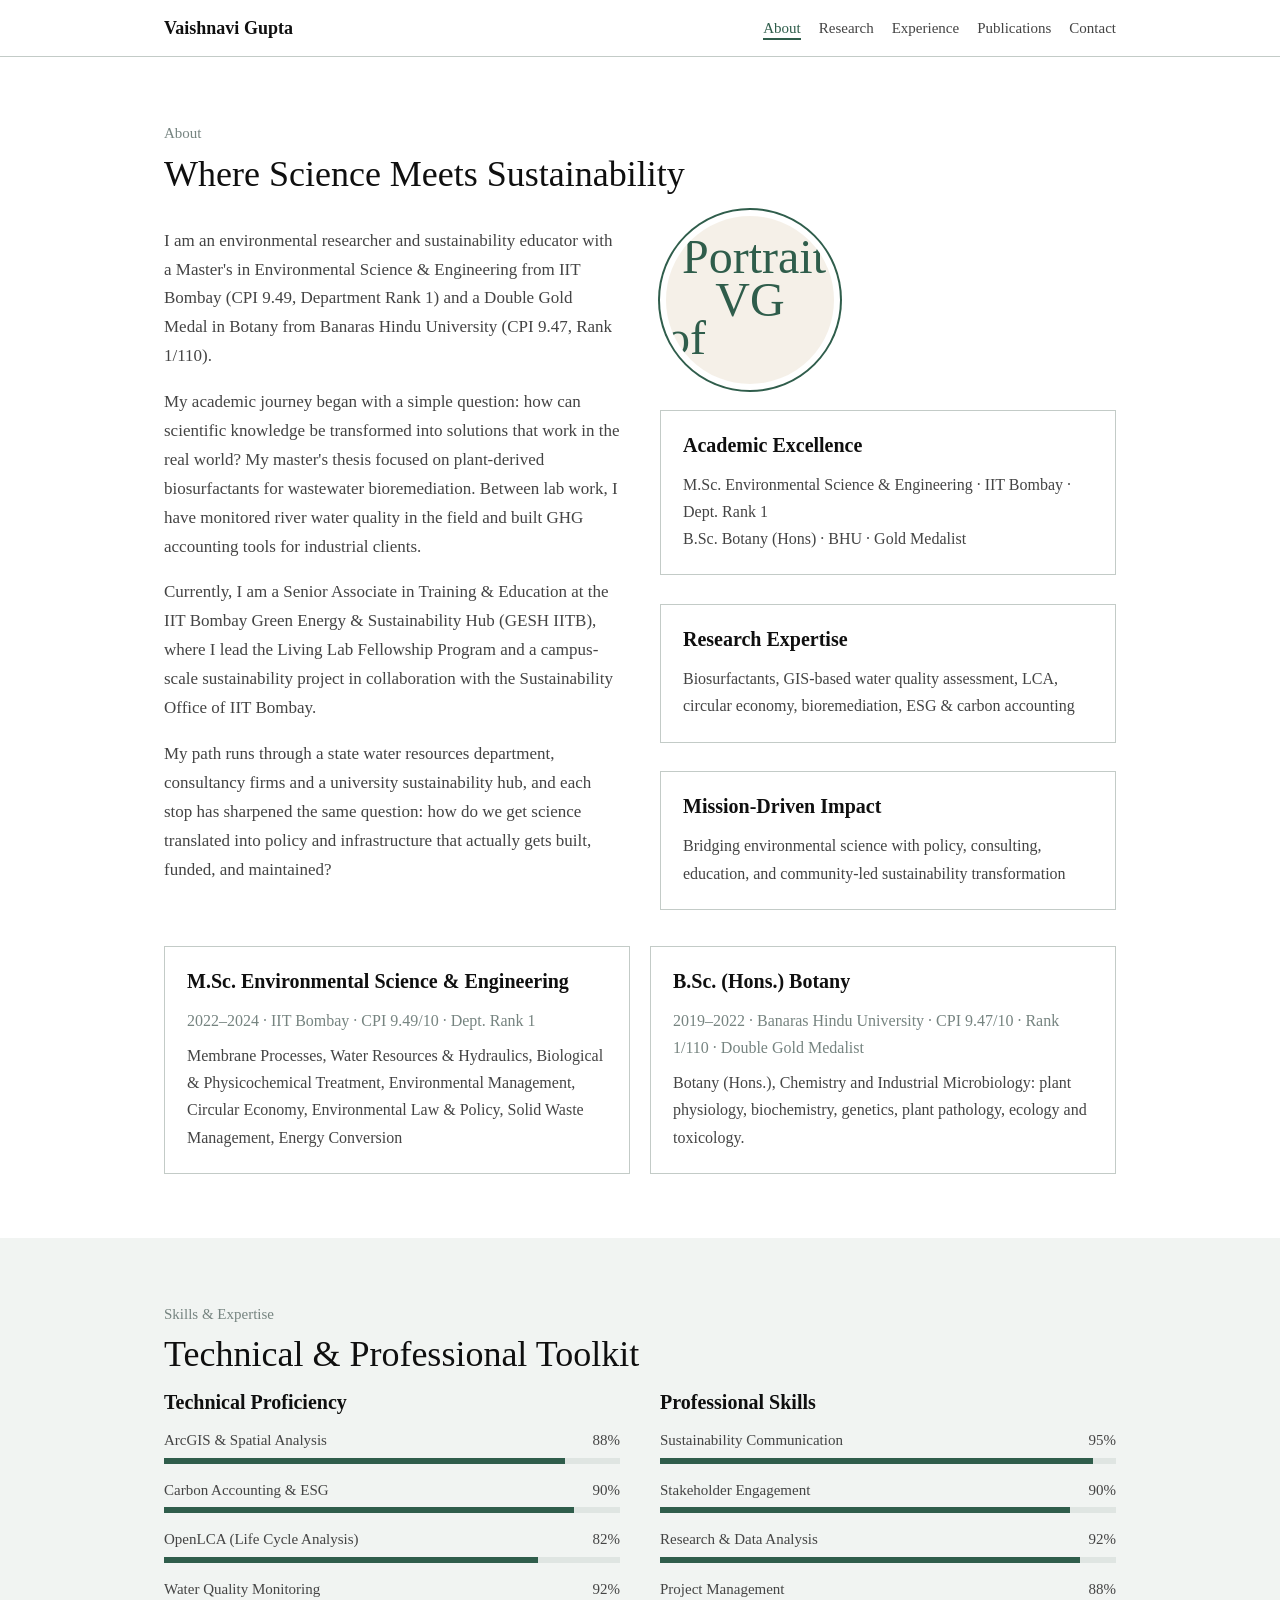
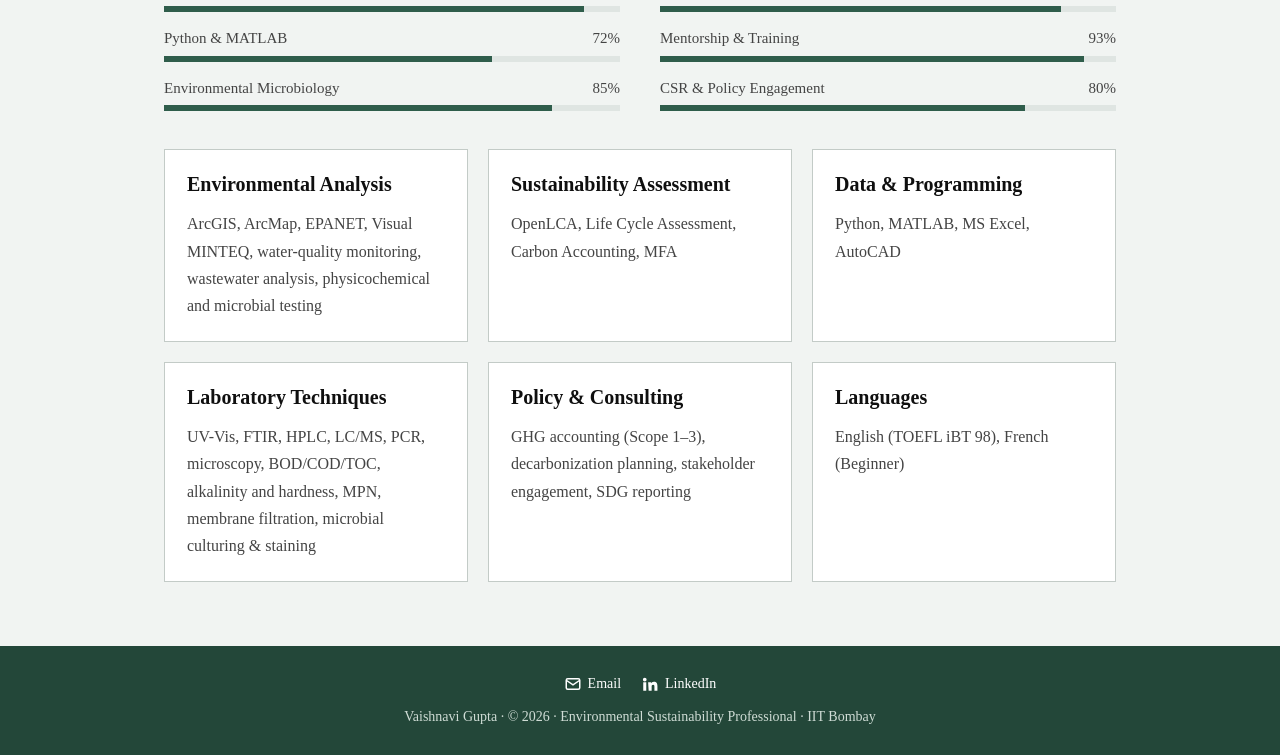
==== about.html @ b22b4fa3 "Add files via upload" ====
<!DOCTYPE html>
<html lang="en">
<head>
<meta charset="utf-8">
<meta name="viewport" content="width=device-width, initial-scale=1">
<title>About | Vaishnavi Gupta</title>
<link rel="stylesheet" href="style.css">
<meta name="description" content="Vaishnavi Gupta: environmental researcher working on water sustainability, environmental policy and sustainability transitions.">
<link rel="icon" href="data:image/svg+xml,%3Csvg xmlns=%27http://www.w3.org/2000/svg%27 viewBox=%270 0 100 100%27%3E%3Ctext y=%27.9em%27 font-size=%2790%27%3E%F0%9F%8C%BF%3C/text%3E%3C/svg%3E">
</head>
<body>
<nav><div class="wrap"><b><a href="index.html" style="text-decoration:none">Vaishnavi Gupta</a></b>
<ul><li><a href="about.html" aria-current="page">About</a></li><li><a href="research.html">Research</a></li><li><a href="experience.html">Experience</a></li><li><a href="publications.html">Publications</a></li><li><a href="contact.html">Contact</a></li></ul></div></nav>
<main>
<section id="about"><div class="wrap">
<p class="sub">About</p><h2>Where Science Meets Sustainability</h2>
<div class="two"><div>
<p>I am an environmental researcher and sustainability educator with a Master's in Environmental Science &amp; Engineering from IIT Bombay (CPI 9.49, Department Rank 1) and a Double Gold Medal in Botany from Banaras Hindu University (CPI 9.47, Rank 1/110).</p>
<p>My academic journey began with a simple question: how can scientific knowledge be transformed into solutions that work in the real world? My master's thesis focused on plant-derived biosurfactants for wastewater bioremediation. Between lab work, I have monitored river water quality in the field and built GHG accounting tools for industrial clients.</p>
<p>Currently, I am a Senior Associate in Training &amp; Education at the IIT Bombay Green Energy &amp; Sustainability Hub (GESH IITB), where I lead the Living Lab Fellowship Program and a campus-scale sustainability project in collaboration with the Sustainability Office of IIT Bombay.</p>
<p>My path runs through a state water resources department, consultancy firms and a university sustainability hub, and each stop has sharpened the same question: how do we get science translated into policy and infrastructure that actually gets built, funded, and maintained?</p>
</div><div>
<div class="photo sm"><span>VG</span> <img src="images/profile.jpeg" alt="Portrait of Vaishnavi Gupta"></div>
<div class="card"><h3>Academic Excellence</h3><p>M.Sc. Environmental Science &amp; Engineering · IIT Bombay · Dept. Rank 1<br>B.Sc. Botany (Hons) · BHU · Gold Medalist</p></div><br>
<div class="card"><h3>Research Expertise</h3><p>Biosurfactants, GIS-based water quality assessment, LCA, circular economy, bioremediation, ESG &amp; carbon accounting</p></div><br>
<div class="card"><h3>Mission-Driven Impact</h3><p>Bridging environmental science with policy, consulting, education, and community-led sustainability transformation</p></div>
</div></div>
<div class="grid" style="margin-top:36px">
<div class="card"><h3>M.Sc. Environmental Science &amp; Engineering</h3><p class="meta">2022–2024 · IIT Bombay · CPI 9.49/10 · Dept. Rank 1</p><p>Membrane Processes, Water Resources &amp; Hydraulics, Biological &amp; Physicochemical Treatment, Environmental Management, Circular Economy, Environmental Law &amp; Policy, Solid Waste Management, Energy Conversion</p></div>
<div class="card"><h3>B.Sc. (Hons.) Botany</h3><p class="meta">2019–2022 · Banaras Hindu University · CPI 9.47/10 · Rank 1/110 · Double Gold Medalist</p><p>Botany (Hons.), Chemistry and Industrial Microbiology: plant physiology, biochemistry, genetics, plant pathology, ecology and toxicology.</p></div>
</div></div></section>
<section id="skills" class="alt"><div class="wrap">
<p class="sub">Skills &amp; Expertise</p><h2>Technical &amp; Professional Toolkit</h2>
<div class="two"><div>
<h3>Technical Proficiency</h3>
<div class="bar"><div><span>ArcGIS &amp; Spatial Analysis</span><span>88%</span></div><i style="--w:88%"></i></div>
<div class="bar"><div><span>Carbon Accounting &amp; ESG</span><span>90%</span></div><i style="--w:90%"></i></div>
<div class="bar"><div><span>OpenLCA (Life Cycle Analysis)</span><span>82%</span></div><i style="--w:82%"></i></div>
<div class="bar"><div><span>Water Quality Monitoring</span><span>92%</span></div><i style="--w:92%"></i></div>
<div class="bar"><div><span>Python &amp; MATLAB</span><span>72%</span></div><i style="--w:72%"></i></div>
<div class="bar"><div><span>Environmental Microbiology</span><span>85%</span></div><i style="--w:85%"></i></div>
</div><div>
<h3>Professional Skills</h3>
<div class="bar"><div><span>Sustainability Communication</span><span>95%</span></div><i style="--w:95%"></i></div>
<div class="bar"><div><span>Stakeholder Engagement</span><span>90%</span></div><i style="--w:90%"></i></div>
<div class="bar"><div><span>Research &amp; Data Analysis</span><span>92%</span></div><i style="--w:92%"></i></div>
<div class="bar"><div><span>Project Management</span><span>88%</span></div><i style="--w:88%"></i></div>
<div class="bar"><div><span>Mentorship &amp; Training</span><span>93%</span></div><i style="--w:93%"></i></div>
<div class="bar"><div><span>CSR &amp; Policy Engagement</span><span>80%</span></div><i style="--w:80%"></i></div>
</div></div>
<div class="grid" style="margin-top:24px">
<div class="card"><h3>Environmental Analysis</h3><p>ArcGIS, ArcMap, EPANET, Visual MINTEQ, water-quality monitoring, wastewater analysis, physicochemical and microbial testing</p></div>
<div class="card"><h3>Sustainability Assessment</h3><p>OpenLCA, Life Cycle Assessment, Carbon Accounting, MFA</p></div>
<div class="card"><h3>Data &amp; Programming</h3><p>Python, MATLAB, MS Excel, AutoCAD</p></div>
<div class="card"><h3>Laboratory Techniques</h3><p>UV-Vis, FTIR, HPLC, LC/MS, PCR, microscopy, BOD/COD/TOC, alkalinity and hardness, MPN, membrane filtration, microbial culturing &amp; staining</p></div>
<div class="card"><h3>Policy &amp; Consulting</h3><p>GHG accounting (Scope 1–3), decarbonization planning, stakeholder engagement, SDG reporting</p></div>
<div class="card"><h3>Languages</h3><p>English (TOEFL iBT 98), French (Beginner)</p></div>
</div></div></section>
</main>
<footer><p><a href="mailto:gvaishnavi00@gmail.com"><svg class="ic" viewBox="0 0 24 24" fill="none" stroke="currentColor" stroke-width="2" aria-hidden="true"><rect x="3" y="5" width="18" height="14" rx="2"/><path d="m3 7 9 6 9-6"/></svg>Email</a><a href="https://linkedin.com/in/gvaishnavi21" target="_blank" rel="noopener"><svg class="ic" viewBox="0 0 24 24" fill="currentColor" aria-hidden="true"><path d="M4.98 3.5a2.5 2.5 0 1 1 0 5 2.5 2.5 0 0 1 0-5zM3 9.5h4V21H3zM9.5 9.5h3.8v1.6h.05c.53-1 1.83-2.05 3.77-2.05 4 0 4.78 2.6 4.78 6V21h-4v-5.1c0-1.2 0-2.8-1.7-2.8s-2 1.3-2 2.7V21h-4z"/></svg>LinkedIn</a></p><p>Vaishnavi Gupta · © 2026 · Environmental Sustainability Professional · IIT Bombay</p></footer>
</body>
</html>
---- style.css ----
:root{--green:#2f5d4b;--green-d:#234739;--sage:#f1f4f2;--cream:#f5f0e8;--mute:#768480;--line:#c3cbc7;--ink:#0f0f0f;--body:#444;--serif:Georgia,"Times New Roman",serif}
*{box-sizing:border-box}
html{scroll-behavior:smooth;scroll-padding-top:70px}
body{margin:0;font-family:var(--serif);color:var(--body);background:#fff;line-height:1.7;font-size:17px}
a{color:var(--green)}
.wrap{max-width:1000px;margin:0 auto;padding:0 24px}
nav{position:sticky;top:0;z-index:5;background:#fff;border-bottom:1px solid var(--line)}
nav .wrap{display:flex;justify-content:space-between;align-items:center;gap:16px;min-height:56px;flex-wrap:wrap}
nav b{color:var(--ink);font-size:18px}
nav ul{display:flex;gap:18px;list-style:none;margin:0;padding:0;flex-wrap:wrap}
nav a{text-decoration:none;color:var(--body);font-size:15px}
nav a:hover{color:var(--green)}
section{padding:64px 0}
.alt{background:var(--sage)}
h1,h2,h3{color:var(--ink);line-height:1.2;font-weight:400;margin:0 0 14px}
h1{font-size:clamp(34px,6vw,54px)}
h2{font-size:clamp(26px,4vw,36px)}
h3{font-size:20px;font-weight:700}
.sub{color:var(--mute);font-size:15px;margin:0 0 6px}
.hero-top{background:var(--cream);padding:56px 0}
.tag{display:inline-block;background:var(--green);color:#fff;font-size:13px;padding:2px 10px;margin-bottom:16px}
.hero-top h2{font-size:clamp(28px,5vw,44px);margin:0}
.hero-top em{color:var(--green)}
.intro{background:var(--sage);padding:48px 0}
.intro p{max-width:680px}
.role{font-weight:700;color:var(--ink);font-size:19px}
.btns{display:flex;gap:10px;flex-wrap:wrap;margin:22px 0}
.btn{display:inline-block;padding:9px 18px;text-decoration:none;font-size:15px;border:1px solid var(--green);color:var(--green)}
.btn.p{background:var(--green);color:#fff}
.btn:hover{background:var(--green-d);color:#fff}
.btn:focus-visible,a:focus-visible{outline:3px solid var(--green);outline-offset:2px}
.kw h3{color:var(--mute);font-size:24px}
.kw p{color:var(--mute);margin:0}
.grid{display:grid;grid-template-columns:repeat(auto-fit,minmax(260px,1fr));gap:20px}
.card{background:#fff;border:1px solid var(--line);padding:22px}
.alt .card{background:#fff}
.card p{margin:8px 0 0;font-size:16px}
.card ul,.list{margin:8px 0 0;padding-left:20px}
.card li,.list li{margin-bottom:6px;font-size:16px}
.meta{color:var(--mute);font-size:14px;margin:0}
.stats{display:grid;grid-template-columns:repeat(auto-fit,minmax(150px,1fr));gap:16px;margin:28px 0}
.stat{border-left:3px solid var(--green);padding-left:14px}
.stat b{display:block;font-size:30px;color:var(--green);line-height:1.1}
.stat span{font-size:14px;color:var(--mute)}
.two{display:grid;grid-template-columns:1fr 1fr;gap:40px}
.tl{border-left:2px solid var(--line);padding-left:24px}
.job{position:relative;margin-bottom:34px}
.job:before{content:"";position:absolute;left:-31px;top:8px;width:12px;height:12px;background:var(--green);border-radius:50%}
.job h3{margin-bottom:2px}
.q{font-size:20px;color:var(--ink);border-left:3px solid var(--green);padding-left:16px;margin:18px 0}
.bar{margin:0 0 14px}
.bar div{display:flex;justify-content:space-between;font-size:15px}
.bar i{display:block;height:6px;background:#dfe5e2;margin-top:4px}
.bar i:after{content:"";display:block;height:6px;background:var(--green);width:var(--w)}
.contact{background:var(--green);color:#e8efeb}
.contact h2,.contact h3{color:#fff}
.contact a{color:#fff}
.contact .btn{border-color:#fff;color:#fff}
.contact .btn.p{background:#fff;color:var(--green)}
form{display:grid;gap:10px}
input,textarea{font:inherit;font-size:15px;padding:10px;border:1px solid var(--line);width:100%}
footer{background:var(--green-d);color:#cfdcd5;text-align:center;padding:22px;font-size:14px}
@media(max-width:760px){.two{grid-template-columns:1fr;gap:24px}nav ul{gap:12px}section{padding:44px 0}}
@media(prefers-reduced-motion:reduce){html{scroll-behavior:auto}}
nav a[aria-current]{color:var(--green);border-bottom:2px solid var(--green);padding-bottom:2px}
nav b a{font-size:18px;color:var(--ink)}
body{display:flex;flex-direction:column;min-height:100vh}
main{flex:1}
.explore a.card{display:block;text-decoration:none;color:var(--body)}
.explore a.card:hover{border-color:var(--green)}
.explore h3{color:var(--green)}

.hero-grid{display:grid;grid-template-columns:1fr 280px;gap:48px;align-items:center}
.photo{position:relative;width:280px;height:280px;border-radius:50%;background:var(--cream);border:6px solid #fff;box-shadow:0 0 0 2px var(--green);overflow:hidden;display:flex;align-items:center;justify-content:center;font-size:72px;color:var(--green);justify-self:center}
.photo img{position:absolute;inset:0;width:100%;height:100%;object-fit:cover}
.photo.sm{width:180px;height:180px;font-size:48px;margin-bottom:20px}
.chips{display:flex;flex-wrap:wrap;gap:10px;margin:18px 0 0}
.chip{display:inline-flex;align-items:center;gap:8px;padding:7px 14px;border:1px solid var(--line);background:#fff;color:var(--ink);text-decoration:none;font-size:15px;border-radius:999px}
a.chip:hover{border-color:var(--green);color:var(--green)}
.ic{width:18px;height:18px;flex:none}
.contact .chip{background:transparent;border-color:rgba(255,255,255,.5);color:#fff}
.contact a.chip:hover{background:#fff;color:var(--green)}
footer p{margin:4px 0}
footer a{color:#fff;display:inline-flex;align-items:center;gap:6px;margin:0 10px;text-decoration:none}
footer a:hover{text-decoration:underline}
.strip{background:var(--green);color:#fff;padding:30px 0}
.strip .stats{margin:0}
.strip .stat{border-color:#fff}
.strip .stat b,.strip .stat span{color:#fff}
@media(max-width:760px){.hero-grid{grid-template-columns:1fr}.photo{order:-1;width:200px;height:200px;font-size:54px}}
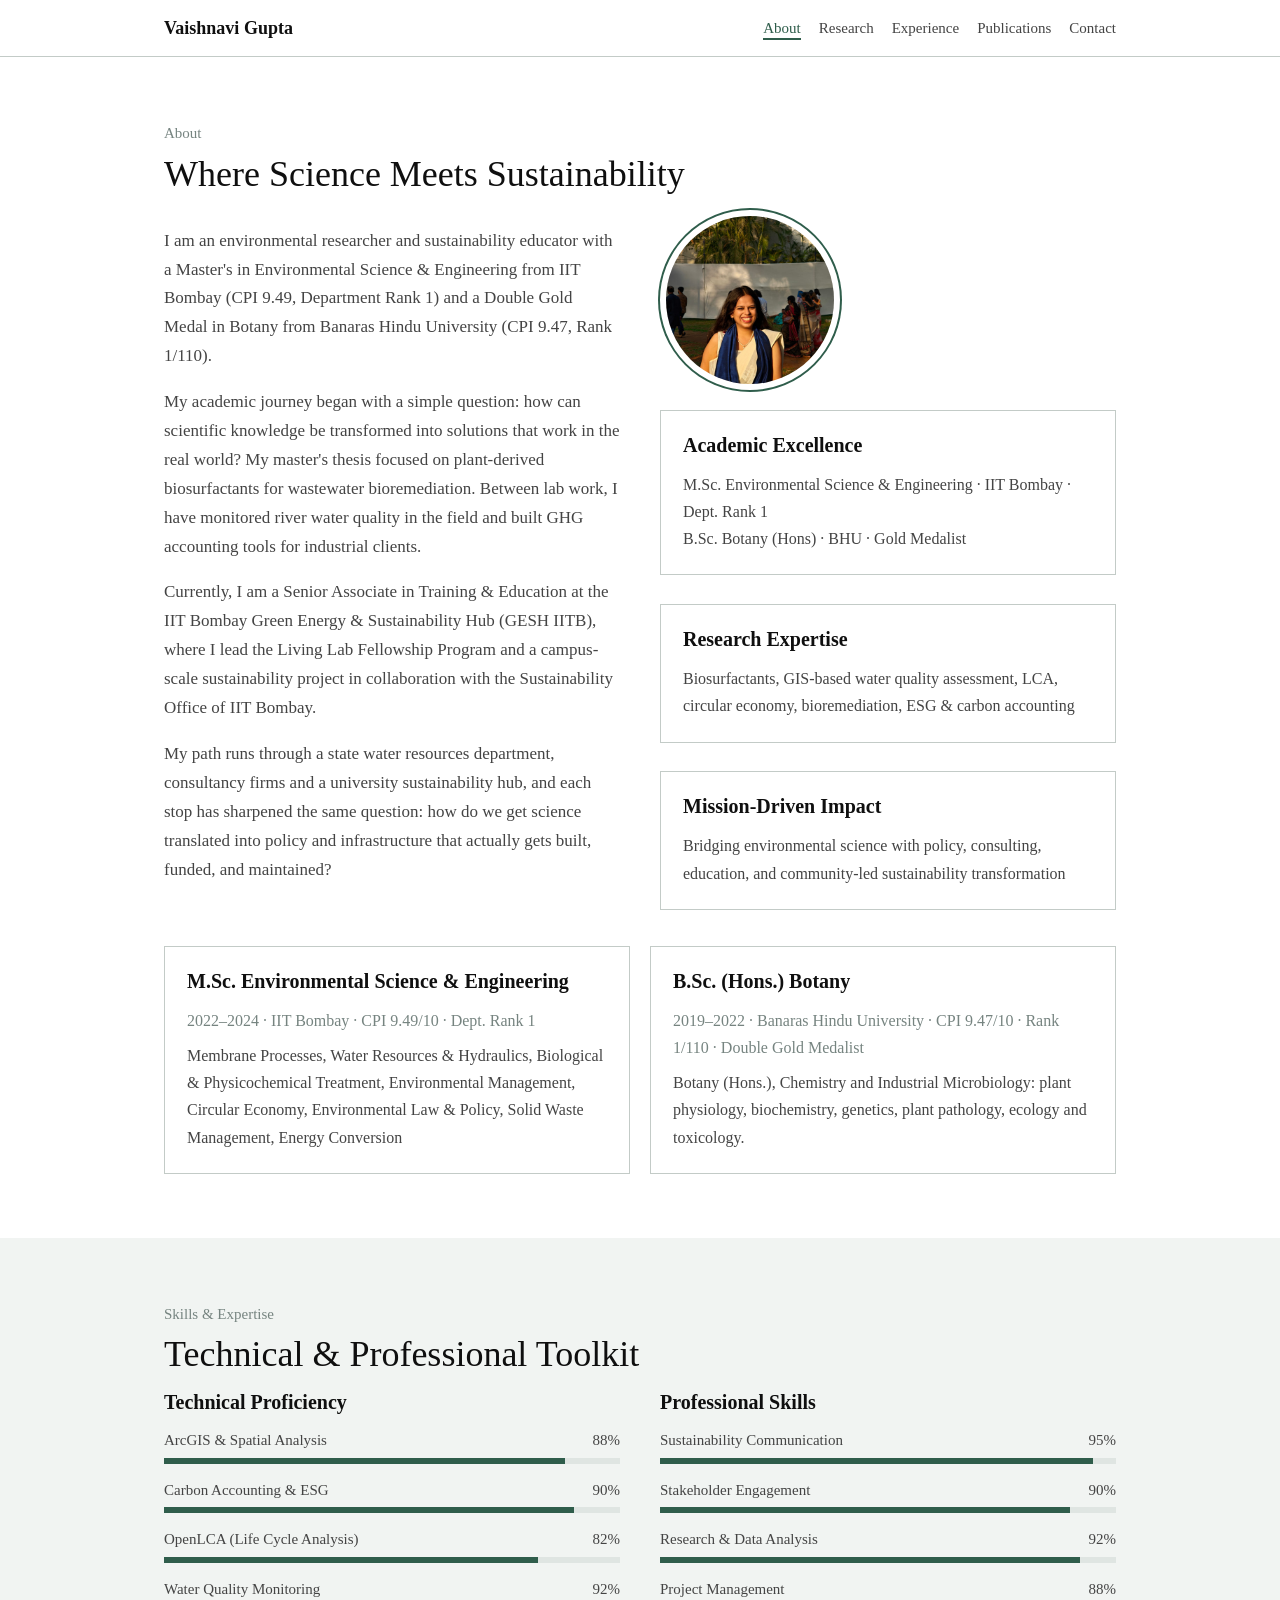
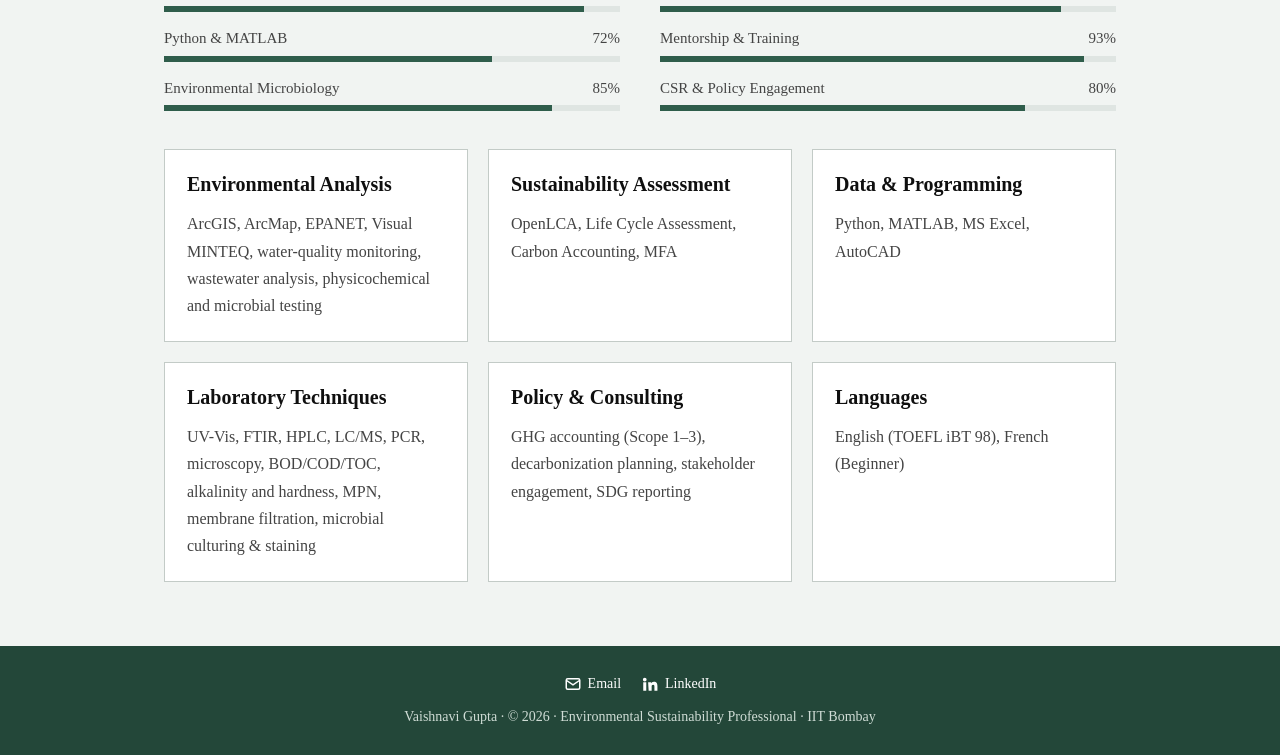
==== commit 174cb63a: "Add files via upload" ====
--- a/about.html
+++ b/about.html
@@ -9,7 +9,7 @@
 <link rel="icon" href="data:image/svg+xml,%3Csvg xmlns=%27http://www.w3.org/2000/svg%27 viewBox=%270 0 100 100%27%3E%3Ctext y=%27.9em%27 font-size=%2790%27%3E%F0%9F%8C%BF%3C/text%3E%3C/svg%3E">
 </head>
 <body>
-<nav><div class="wrap"><b><a href="index.html" style="text-decoration:none">Vaishnavi Gupta</a></b>
+<nav><div class="wrap"><b><a href="index.html" style="text-decoration:none">Vaishnavi Gupta</a></b><input type="checkbox" id="nav-toggle" class="nav-toggle" aria-label="Toggle navigation menu"><label class="nav-btn" for="nav-toggle"><span class="nav-ic" aria-hidden="true"></span>Menu</label>
 <ul><li><a href="about.html" aria-current="page">About</a></li><li><a href="research.html">Research</a></li><li><a href="experience.html">Experience</a></li><li><a href="publications.html">Publications</a></li><li><a href="contact.html">Contact</a></li></ul></div></nav>
 <main>
 <section id="about"><div class="wrap">
--- a/style.css
+++ b/style.css
@@ -88,3 +88,130 @@
 .strip .stat{border-color:#fff}
 .strip .stat b,.strip .stat span{color:#fff}
 @media(max-width:760px){.hero-grid{grid-template-columns:1fr}.photo{order:-1;width:200px;height:200px;font-size:54px}}
+
+/* =====================================================================
+   MOBILE / PHONE RESPONSIVENESS
+   Everything below only applies at <=760px (phones / small tablets) and
+   <=420px (small phones). Desktop styles above are untouched.
+   ===================================================================== */
+
+/* Mobile-menu controls exist in the HTML but are hidden on desktop */
+.nav-toggle,.nav-btn{display:none}
+
+@media(max-width:760px){
+  :root{--gutter:20px}
+  html{-webkit-text-size-adjust:100%;text-size-adjust:100%;scroll-padding-top:64px}
+  /* Safety net against sideways scrolling (clip, unlike hidden, keeps the sticky nav working) */
+  body{font-size:16px;line-height:1.65;overflow-x:clip;overflow-wrap:break-word}
+  img,svg{max-width:100%}
+  a,button,label,.btn{touch-action:manipulation}
+  .wrap{padding:0 var(--gutter)}
+
+  /* ---- Navigation: brand + "Menu" button, links drop down as a tap-friendly list ---- */
+  nav .wrap{flex-wrap:nowrap;min-height:56px;gap:12px}
+  nav b a{display:inline-flex;align-items:center;min-height:44px;white-space:nowrap}
+  .nav-toggle{display:block;position:absolute;width:1px;height:1px;min-height:0;margin:-1px;padding:0;border:0;overflow:hidden;clip:rect(0 0 0 0);white-space:nowrap}
+  .nav-btn{display:inline-flex;align-items:center;gap:10px;min-height:44px;padding:0 14px;border:1px solid var(--line);background:#fff;color:var(--ink);font-size:15px;line-height:1;cursor:pointer;user-select:none;-webkit-user-select:none;-webkit-tap-highlight-color:rgba(47,93,75,.12)}
+  .nav-toggle:checked + .nav-btn{border-color:var(--green);color:var(--green)}
+  .nav-toggle:focus-visible + .nav-btn{outline:3px solid var(--green);outline-offset:2px}
+  .nav-ic,.nav-ic:before,.nav-ic:after{display:block;width:18px;height:2px;background:currentColor;transition:transform .2s,background .2s}
+  .nav-ic{position:relative}
+  .nav-ic:before,.nav-ic:after{content:"";position:absolute;left:0}
+  .nav-ic:before{top:-6px}
+  .nav-ic:after{top:6px}
+  .nav-toggle:checked + .nav-btn .nav-ic{background:transparent}
+  .nav-toggle:checked + .nav-btn .nav-ic:before{top:0;transform:rotate(45deg)}
+  .nav-toggle:checked + .nav-btn .nav-ic:after{top:0;transform:rotate(-45deg)}
+  nav ul{display:none;position:absolute;top:100%;left:0;right:0;flex-direction:column;flex-wrap:nowrap;gap:0;padding:4px var(--gutter) 8px;background:#fff;border-bottom:1px solid var(--line);box-shadow:0 14px 22px rgba(15,15,15,.10)}
+  .nav-toggle:checked ~ ul{display:flex}
+  nav li + li{border-top:1px solid #e6ebe8}
+  nav ul a{display:flex;align-items:center;min-height:48px;font-size:17px}
+  nav ul a[aria-current]{border-bottom:0;padding:0 0 0 12px;box-shadow:inset 3px 0 0 var(--green);font-weight:700}
+
+  /* ---- Typography & spacing ---- */
+  h1{font-size:clamp(30px,9vw,40px)}
+  h2{font-size:clamp(24px,7vw,30px)}
+  h3{font-size:18px}
+  main h2[style*="margin-top"]{margin-top:36px!important}
+  section{padding:40px 0}
+
+  /* ---- Hero / profile ---- */
+  .hero-top{padding:32px 0}
+  .hero-top h2{font-size:clamp(26px,7.4vw,34px);line-height:1.2}
+  .intro{padding:32px 0}
+  .hero-grid,.two{grid-template-columns:minmax(0,1fr)}
+  .hero-grid{gap:24px}
+  .role{font-size:17px;line-height:1.5}
+  .kw h3{font-size:20px}
+  .kw p{font-size:15px;line-height:1.6}
+  .photo.sm{margin:0 auto 20px}
+
+  /* ---- Buttons, chips & touch targets ---- */
+  .chips{gap:10px}
+  .chip{min-height:44px;padding:0 16px}
+  .btns{gap:10px;margin:20px 0}
+  .btn{display:inline-flex;align-items:center;justify-content:center;min-height:44px;padding:10px 18px;text-align:center}
+
+  /* ---- Stats ---- */
+  .stats{grid-template-columns:repeat(2,minmax(0,1fr));gap:20px 16px;margin:24px 0}
+  .stats .stat:last-child:nth-child(odd){grid-column:1/-1}
+  .stat b{font-size:28px}
+  .stat span{display:block;line-height:1.35;margin-top:2px}
+  .strip{padding:28px 0}
+
+  /* ---- Cards (research, publications, skills, explore) ---- */
+  .grid{grid-template-columns:repeat(auto-fit,minmax(min(100%,240px),1fr));gap:14px}
+  .card{padding:18px}
+  .card p{line-height:1.6}
+  .two>div>br{display:none}
+  .two>div>.card{margin-bottom:14px}
+  .two>div>.card:last-child{margin-bottom:0}
+  .bar div{gap:12px}
+  .bar{margin-bottom:16px}
+
+  /* ---- Experience timeline ---- */
+  .tl{padding-left:20px}
+  .job{margin-bottom:28px}
+  .job:before{left:-27px}
+  .job h3{line-height:1.25}
+  .list{padding-left:18px}
+  .q{font-size:18px;padding-left:14px}
+
+  /* ---- Contact form (16px stops iOS zooming in on focus) ---- */
+  form{gap:12px}
+  input,textarea{font-size:16px;padding:12px 14px;min-height:48px;border-radius:0;-webkit-appearance:none;appearance:none}
+  textarea{height:160px;resize:vertical}
+  form .btn{min-height:48px}
+
+  /* ---- Footer ---- */
+  footer{padding:24px var(--gutter);line-height:1.5}
+  footer p:first-child{display:flex;justify-content:center;flex-wrap:wrap;margin:0 0 4px}
+  footer a{min-height:44px;margin:0;padding:0 14px}
+}
+
+@media(max-width:420px){
+  :root{--gutter:16px}
+  section{padding:32px 0}
+  .hero-top{padding:26px 0}
+  .intro{padding:28px 0}
+  .photo{width:168px;height:168px;font-size:48px}
+  .photo.sm{width:150px;height:150px;font-size:42px}
+  .card{padding:16px}
+  .tag{margin-bottom:12px}
+
+  /* chips share each row edge-to-edge */
+  .chips .chip{flex:1 1 auto;justify-content:center}
+
+  /* Primary button full width, secondary buttons side by side */
+  .btns{display:grid;grid-template-columns:repeat(2,minmax(0,1fr))}
+  .btns .btn{padding:10px 8px}
+  .btns .btn.p:first-child{grid-column:1/-1}
+
+  .stats{gap:18px 12px}
+  .stat{padding-left:12px}
+  .stat b{font-size:26px}
+
+  .job:before{left:-27px}
+  .q{font-size:17px}
+  nav b a,nav b{font-size:17px}
+}
